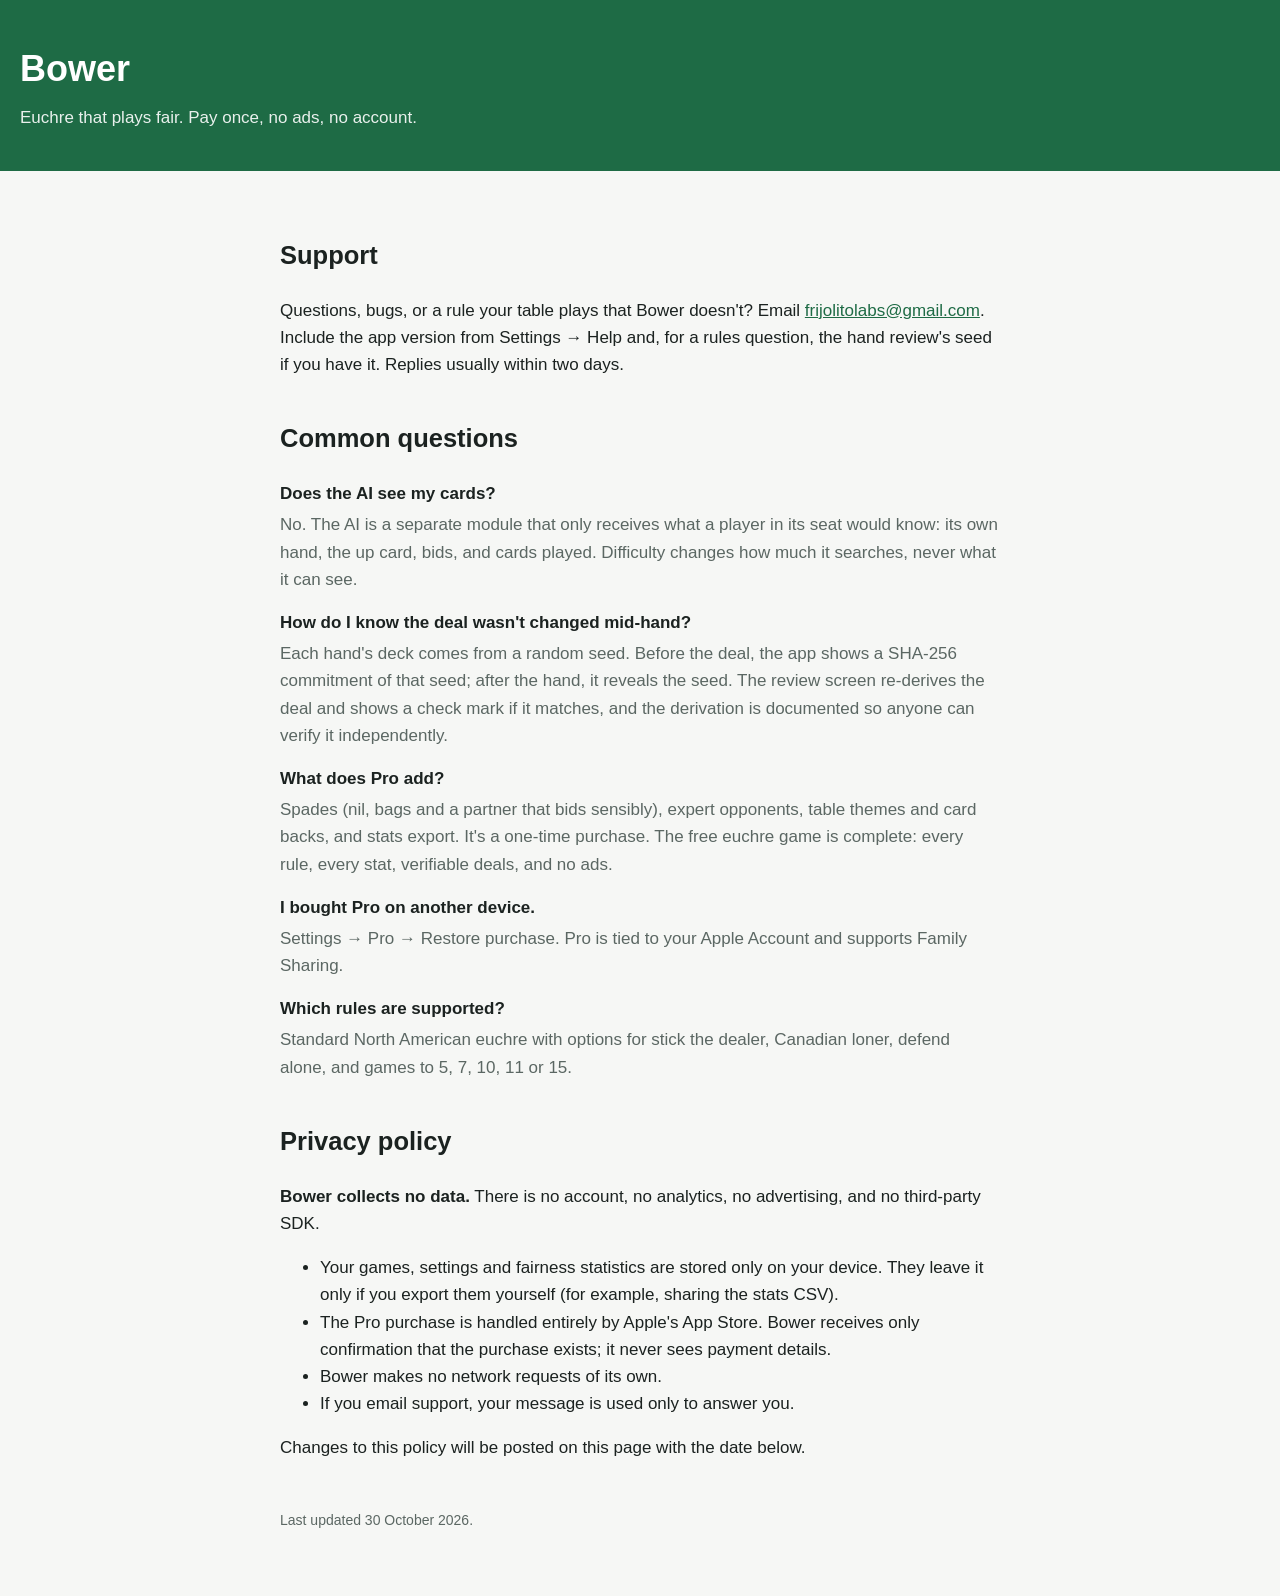
==== bower/index.html @ ecf8b392 "Support and privacy pages for Lotería, Anytrack and Bower Co-Authored-By: Claude Opus 5.5 <noreply@a" ====
<!doctype html>
<html lang="en">
<head>
<meta charset="utf-8">
<meta name="viewport" content="width=device-width, initial-scale=1">
<title>Bower — Support and Privacy</title>
<style>
  :root { color-scheme: light dark; --felt: #1e6b45; --ink: #1b2220; --muted: #5b6763; --bg: #f6f7f5; }
  @media (prefers-color-scheme: dark) { :root { --ink: #e7ece9; --muted: #9aa7a2; --bg: #121615; } }
  body { margin: 0; font: 17px/1.6 -apple-system, BlinkMacSystemFont, "Segoe UI", sans-serif; color: var(--ink); background: var(--bg); }
  header { background: var(--felt); color: #fff; padding: 40px 20px; }
  header h1 { margin: 0; font-size: 36px; }
  header p { margin: 6px 0 0; opacity: .9; }
  main { max-width: 720px; margin: 0 auto; padding: 24px 20px 64px; }
  h2 { margin-top: 40px; }
  dt { font-weight: 600; margin-top: 16px; }
  dd { margin: 4px 0 0; color: var(--muted); }
  a { color: var(--felt); }
  footer { color: var(--muted); font-size: 14px; margin-top: 48px; }
</style>
</head>
<body>
<header>
  <h1>Bower</h1>
  <p>Euchre that plays fair. Pay once, no ads, no account.</p>
</header>
<main>
  <h2 id="support">Support</h2>
  <p>Questions, bugs, or a rule your table plays that Bower doesn't? Email
    <a href="mailto:frijolitolabs@gmail.com">frijolitolabs@gmail.com</a>. Include the app version from
    Settings → Help and, for a rules question, the hand review's seed if you have it. Replies usually
    within two days.</p>

  <h2 id="faq">Common questions</h2>
  <dl>
    <dt>Does the AI see my cards?</dt>
    <dd>No. The AI is a separate module that only receives what a player in its seat would know: its own hand,
      the up card, bids, and cards played. Difficulty changes how much it searches, never what it can see.</dd>
    <dt>How do I know the deal wasn't changed mid-hand?</dt>
    <dd>Each hand's deck comes from a random seed. Before the deal, the app shows a SHA-256 commitment of
      that seed; after the hand, it reveals the seed. The review screen re-derives the deal and shows a check
      mark if it matches, and the derivation is documented so anyone can verify it independently.</dd>
    <dt>What does Pro add?</dt>
    <dd>Spades (nil, bags and a partner that bids sensibly), expert opponents, table themes and card backs, and stats
      export. It's a one-time purchase. The free euchre game is complete: every rule, every stat, verifiable deals, and no ads.</dd>
    <dt>I bought Pro on another device.</dt>
    <dd>Settings → Pro → Restore purchase. Pro is tied to your Apple Account and supports Family Sharing.</dd>
    <dt>Which rules are supported?</dt>
    <dd>Standard North American euchre with options for stick the dealer, Canadian loner, defend alone, and
      games to 5, 7, 10, 11 or 15.</dd>
  </dl>

  <h2 id="privacy">Privacy policy</h2>
  <p><strong>Bower collects no data.</strong> There is no account, no analytics, no advertising, and no
    third-party SDK.</p>
  <ul>
    <li>Your games, settings and fairness statistics are stored only on your device. They leave it only if
      you export them yourself (for example, sharing the stats CSV).</li>
    <li>The Pro purchase is handled entirely by Apple's App Store. Bower receives only confirmation that the
      purchase exists; it never sees payment details.</li>
    <li>Bower makes no network requests of its own.</li>
    <li>If you email support, your message is used only to answer you.</li>
  </ul>
  <p>Changes to this policy will be posted on this page with the date below.</p>

  <footer>Last updated 30 October 2026.</footer>
</main>
</body>
</html>
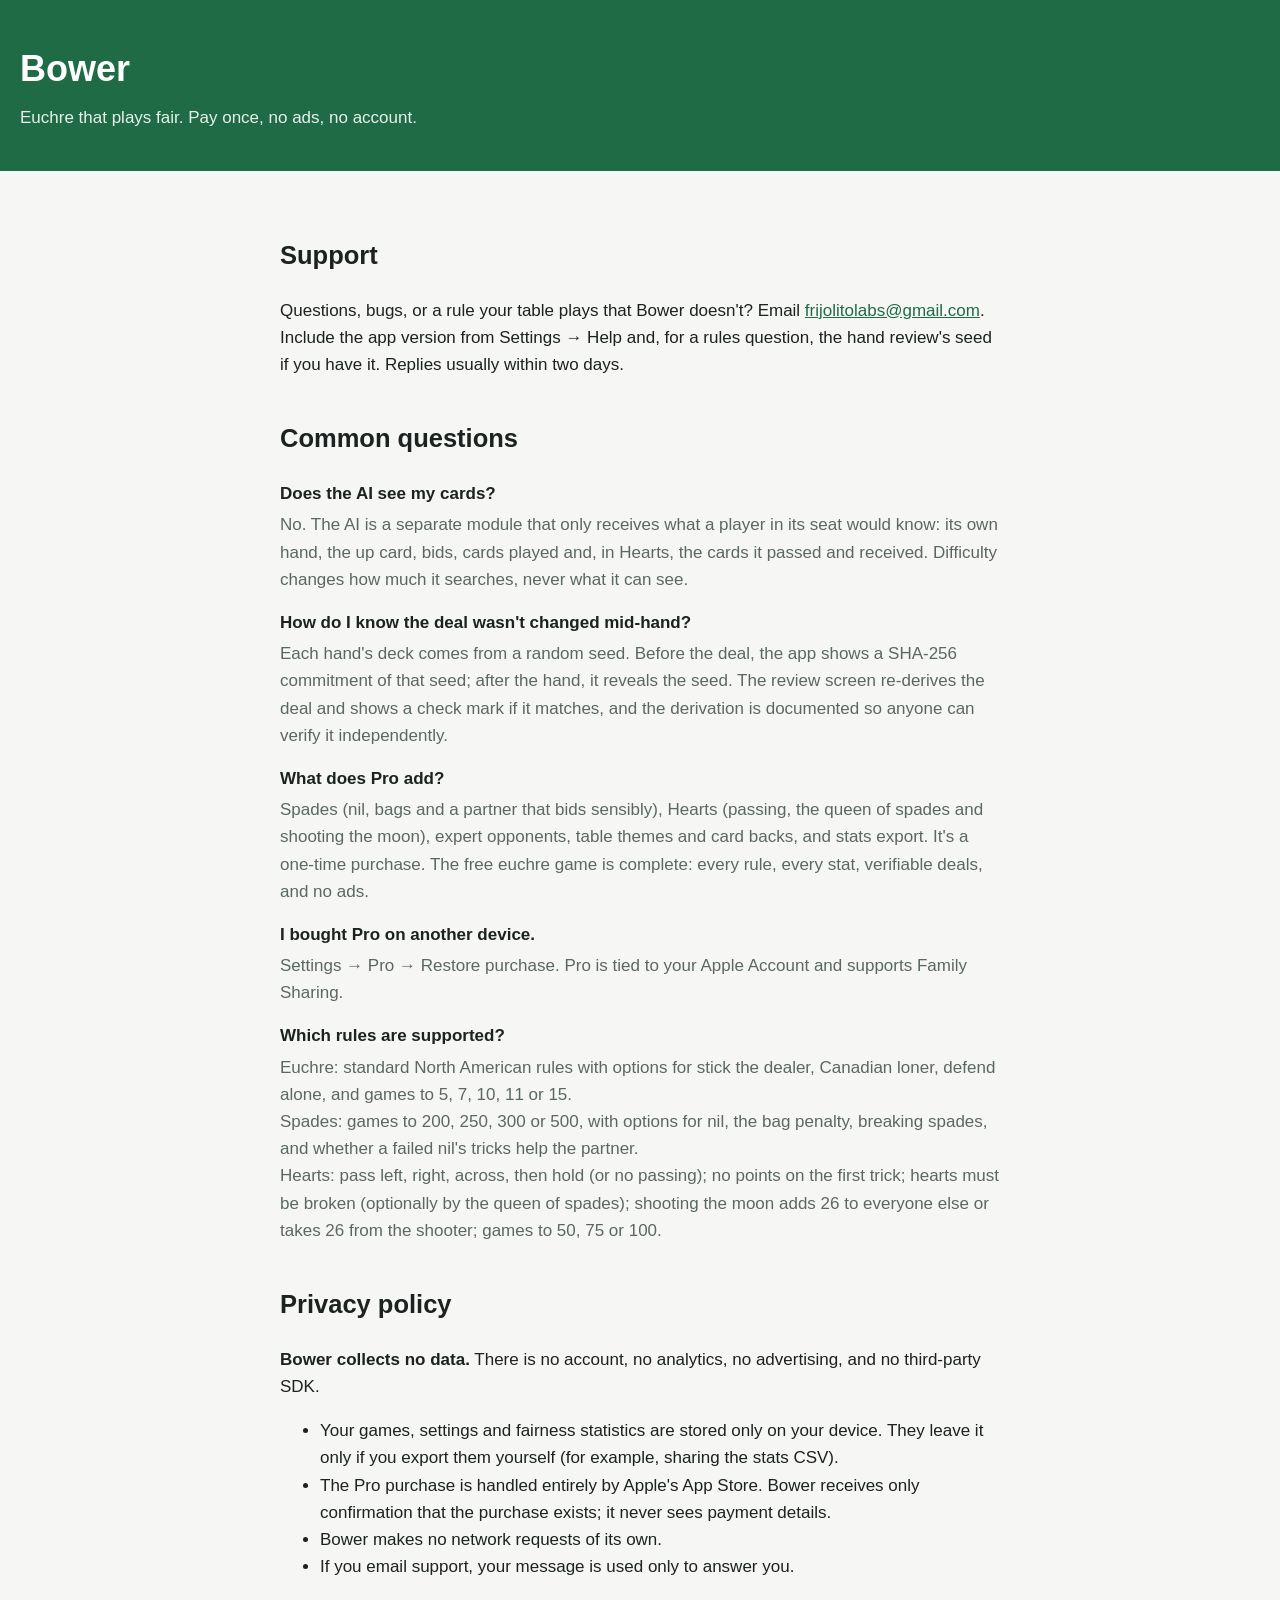
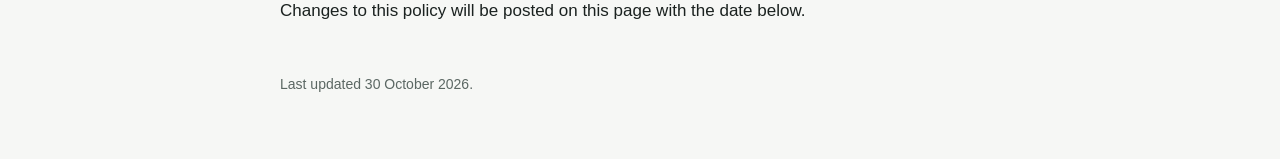
==== commit 12d25b08: "Bower page: Hearts in Pro, full rules for all three games Co-Authored-By: Claude Opus 5.5 <noreply@a" ====
--- a/bower/index.html
+++ b/bower/index.html
@@ -35,19 +35,24 @@
   <dl>
     <dt>Does the AI see my cards?</dt>
     <dd>No. The AI is a separate module that only receives what a player in its seat would know: its own hand,
-      the up card, bids, and cards played. Difficulty changes how much it searches, never what it can see.</dd>
+      the up card, bids, cards played and, in Hearts, the cards it passed and received. Difficulty changes how much it searches, never what it can see.</dd>
     <dt>How do I know the deal wasn't changed mid-hand?</dt>
     <dd>Each hand's deck comes from a random seed. Before the deal, the app shows a SHA-256 commitment of
       that seed; after the hand, it reveals the seed. The review screen re-derives the deal and shows a check
       mark if it matches, and the derivation is documented so anyone can verify it independently.</dd>
     <dt>What does Pro add?</dt>
-    <dd>Spades (nil, bags and a partner that bids sensibly), expert opponents, table themes and card backs, and stats
-      export. It's a one-time purchase. The free euchre game is complete: every rule, every stat, verifiable deals, and no ads.</dd>
+    <dd>Spades (nil, bags and a partner that bids sensibly), Hearts (passing, the queen of spades and shooting
+      the moon), expert opponents, table themes and card backs, and stats export. It's a one-time purchase. The free euchre game is complete: every rule, every stat, verifiable deals, and no ads.</dd>
     <dt>I bought Pro on another device.</dt>
     <dd>Settings → Pro → Restore purchase. Pro is tied to your Apple Account and supports Family Sharing.</dd>
     <dt>Which rules are supported?</dt>
-    <dd>Standard North American euchre with options for stick the dealer, Canadian loner, defend alone, and
-      games to 5, 7, 10, 11 or 15.</dd>
+    <dd>Euchre: standard North American rules with options for stick the dealer, Canadian loner, defend alone,
+      and games to 5, 7, 10, 11 or 15.<br>
+      Spades: games to 200, 250, 300 or 500, with options for nil, the bag penalty, breaking spades, and whether a
+      failed nil's tricks help the partner.<br>
+      Hearts: pass left, right, across, then hold (or no passing); no points on the first trick; hearts must be
+      broken (optionally by the queen of spades); shooting the moon adds 26 to everyone else or takes 26 from the
+      shooter; games to 50, 75 or 100.</dd>
   </dl>
 
   <h2 id="privacy">Privacy policy</h2>
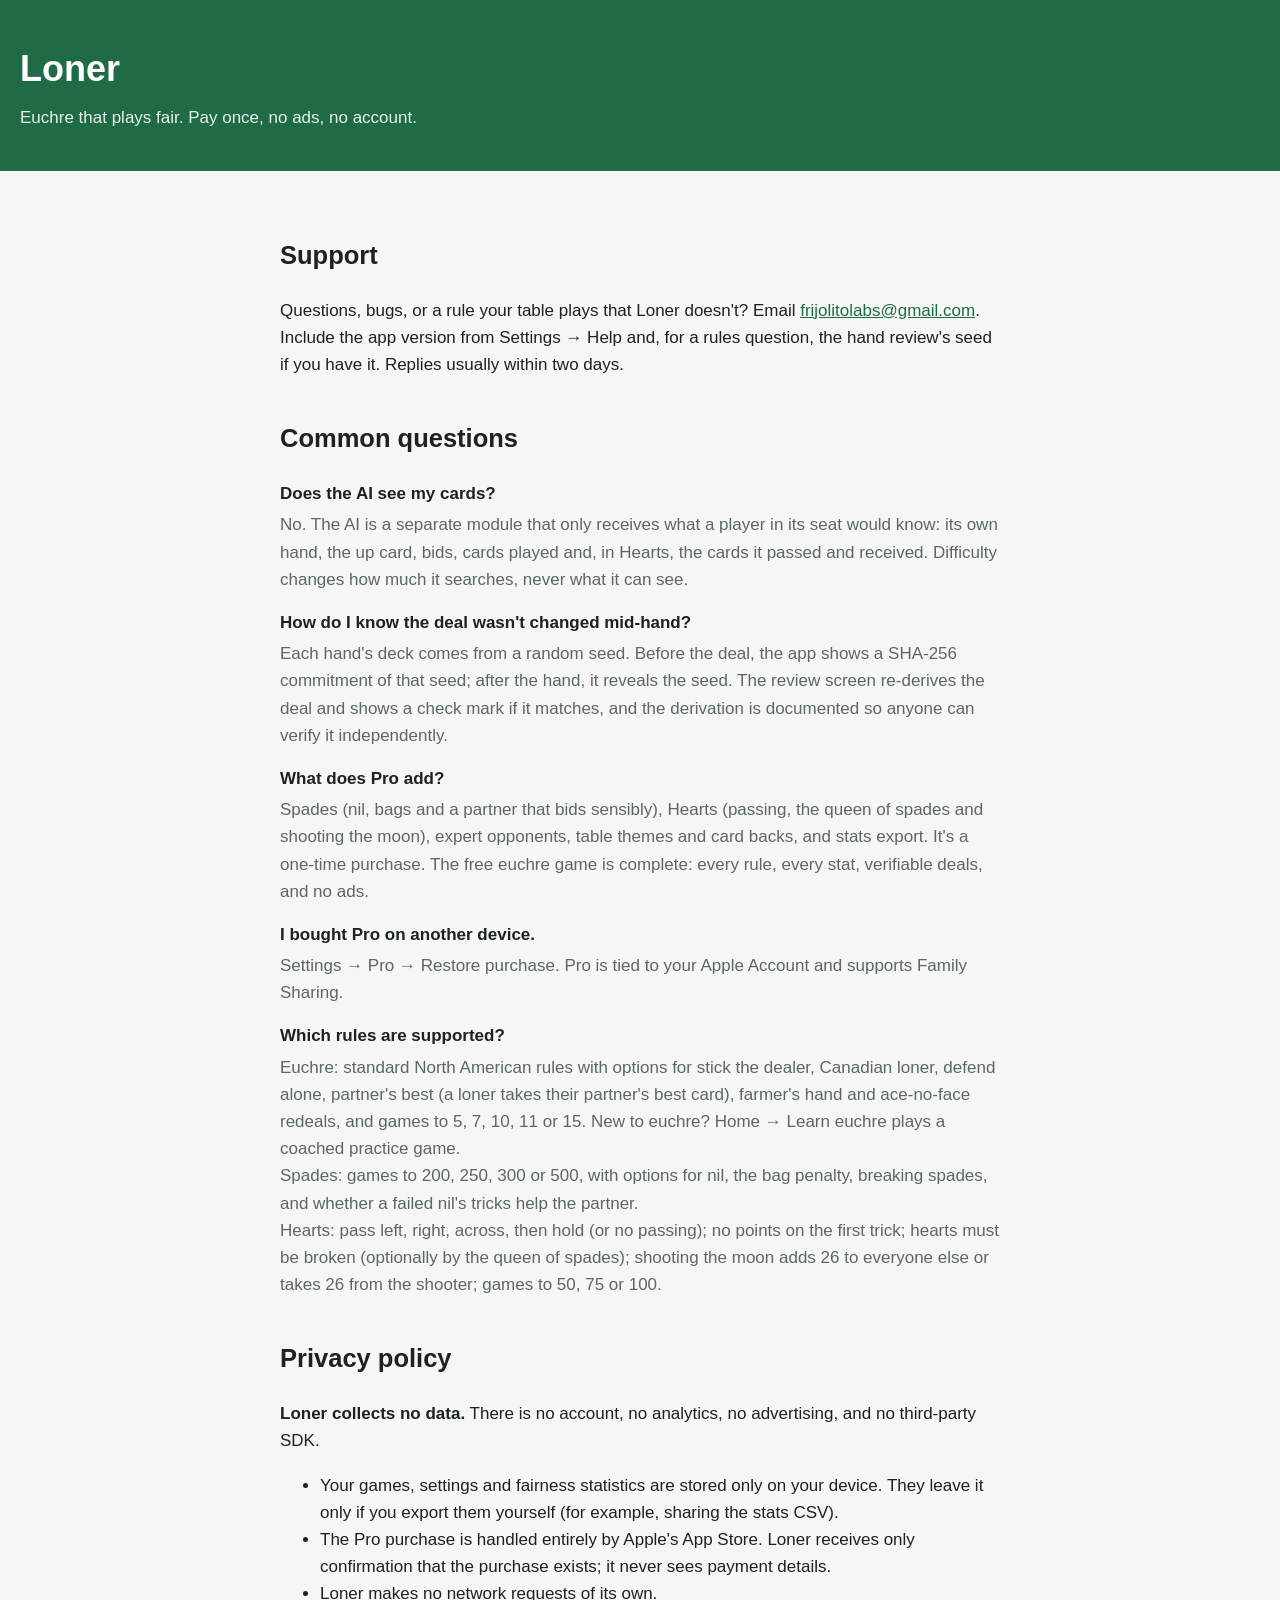
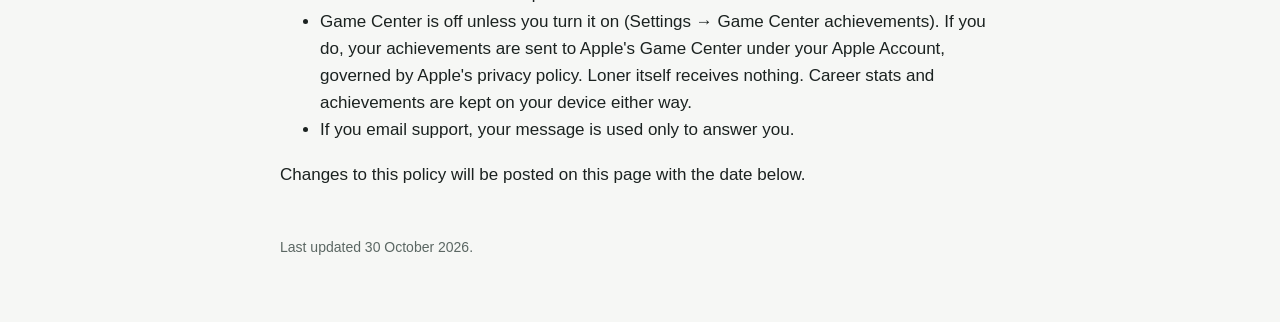
==== commit e1c41ac8: "Bower is now Loner: page moved to /loner/ (redirect from /bower/), new house rules, Game Center priv" ====
--- a/bower/index.html
+++ b/bower/index.html
@@ -1,74 +1,6 @@
 <!doctype html>
-<html lang="en">
-<head>
 <meta charset="utf-8">
-<meta name="viewport" content="width=device-width, initial-scale=1">
-<title>Bower — Support and Privacy</title>
-<style>
-  :root { color-scheme: light dark; --felt: #1e6b45; --ink: #1b2220; --muted: #5b6763; --bg: #f6f7f5; }
-  @media (prefers-color-scheme: dark) { :root { --ink: #e7ece9; --muted: #9aa7a2; --bg: #121615; } }
-  body { margin: 0; font: 17px/1.6 -apple-system, BlinkMacSystemFont, "Segoe UI", sans-serif; color: var(--ink); background: var(--bg); }
-  header { background: var(--felt); color: #fff; padding: 40px 20px; }
-  header h1 { margin: 0; font-size: 36px; }
-  header p { margin: 6px 0 0; opacity: .9; }
-  main { max-width: 720px; margin: 0 auto; padding: 24px 20px 64px; }
-  h2 { margin-top: 40px; }
-  dt { font-weight: 600; margin-top: 16px; }
-  dd { margin: 4px 0 0; color: var(--muted); }
-  a { color: var(--felt); }
-  footer { color: var(--muted); font-size: 14px; margin-top: 48px; }
-</style>
-</head>
-<body>
-<header>
-  <h1>Bower</h1>
-  <p>Euchre that plays fair. Pay once, no ads, no account.</p>
-</header>
-<main>
-  <h2 id="support">Support</h2>
-  <p>Questions, bugs, or a rule your table plays that Bower doesn't? Email
-    <a href="mailto:frijolitolabs@gmail.com">frijolitolabs@gmail.com</a>. Include the app version from
-    Settings → Help and, for a rules question, the hand review's seed if you have it. Replies usually
-    within two days.</p>
-
-  <h2 id="faq">Common questions</h2>
-  <dl>
-    <dt>Does the AI see my cards?</dt>
-    <dd>No. The AI is a separate module that only receives what a player in its seat would know: its own hand,
-      the up card, bids, cards played and, in Hearts, the cards it passed and received. Difficulty changes how much it searches, never what it can see.</dd>
-    <dt>How do I know the deal wasn't changed mid-hand?</dt>
-    <dd>Each hand's deck comes from a random seed. Before the deal, the app shows a SHA-256 commitment of
-      that seed; after the hand, it reveals the seed. The review screen re-derives the deal and shows a check
-      mark if it matches, and the derivation is documented so anyone can verify it independently.</dd>
-    <dt>What does Pro add?</dt>
-    <dd>Spades (nil, bags and a partner that bids sensibly), Hearts (passing, the queen of spades and shooting
-      the moon), expert opponents, table themes and card backs, and stats export. It's a one-time purchase. The free euchre game is complete: every rule, every stat, verifiable deals, and no ads.</dd>
-    <dt>I bought Pro on another device.</dt>
-    <dd>Settings → Pro → Restore purchase. Pro is tied to your Apple Account and supports Family Sharing.</dd>
-    <dt>Which rules are supported?</dt>
-    <dd>Euchre: standard North American rules with options for stick the dealer, Canadian loner, defend alone,
-      and games to 5, 7, 10, 11 or 15.<br>
-      Spades: games to 200, 250, 300 or 500, with options for nil, the bag penalty, breaking spades, and whether a
-      failed nil's tricks help the partner.<br>
-      Hearts: pass left, right, across, then hold (or no passing); no points on the first trick; hearts must be
-      broken (optionally by the queen of spades); shooting the moon adds 26 to everyone else or takes 26 from the
-      shooter; games to 50, 75 or 100.</dd>
-  </dl>
-
-  <h2 id="privacy">Privacy policy</h2>
-  <p><strong>Bower collects no data.</strong> There is no account, no analytics, no advertising, and no
-    third-party SDK.</p>
-  <ul>
-    <li>Your games, settings and fairness statistics are stored only on your device. They leave it only if
-      you export them yourself (for example, sharing the stats CSV).</li>
-    <li>The Pro purchase is handled entirely by Apple's App Store. Bower receives only confirmation that the
-      purchase exists; it never sees payment details.</li>
-    <li>Bower makes no network requests of its own.</li>
-    <li>If you email support, your message is used only to answer you.</li>
-  </ul>
-  <p>Changes to this policy will be posted on this page with the date below.</p>
-
-  <footer>Last updated 30 October 2026.</footer>
-</main>
-</body>
-</html>
+<title>Moved to Loner</title>
+<meta http-equiv="refresh" content="0; url=../loner/">
+<link rel="canonical" href="../loner/">
+<p>This app is now called Loner: <a href="../loner/">frijolitolabs.github.io/loner/</a></p>
